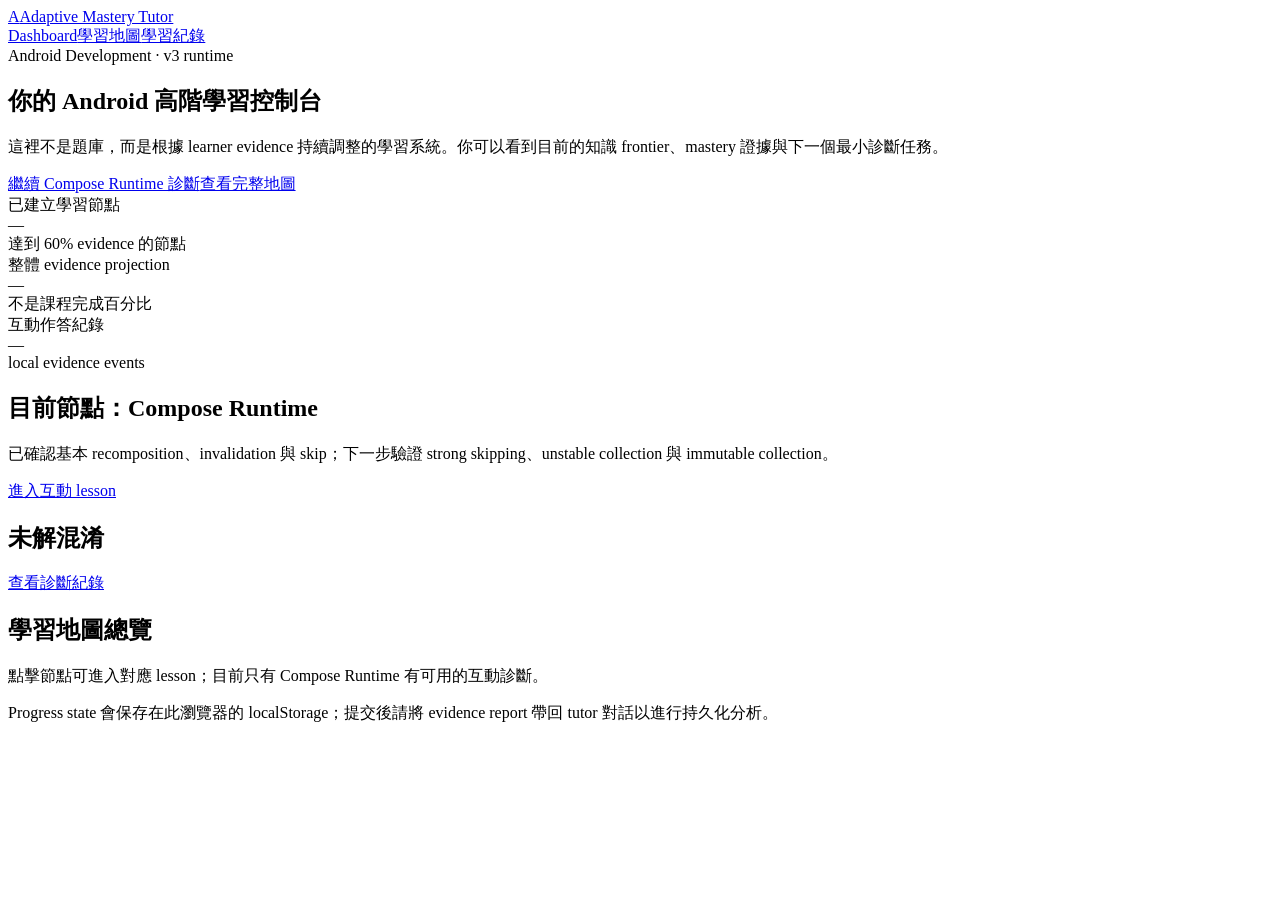
==== adaptive-mastery-tutor/index.html @ 90ccf2ce "Add adaptive mastery tutor index.html" ====
<!doctype html>
<html lang="zh-Hant">
<head>
  <meta charset="utf-8"><meta name="viewport" content="width=device-width, initial-scale=1">
  <title>Adaptive Mastery Tutor · Android</title>
  <link rel="stylesheet" href="styles.css">
</head>
<body data-page="dashboard">
<main class="shell">
  <header class="topbar">
    <a class="brand" href="index.html"><span class="brand-mark">A</span><span>Adaptive Mastery Tutor</span></a>
    <nav class="nav"><a data-nav="dashboard" href="index.html">Dashboard</a><a data-nav="map" href="map.html">學習地圖</a><a data-nav="history" href="history.html">學習紀錄</a></nav>
  </header>
  <section class="hero">
    <div class="eyebrow">Android Development · v3 runtime</div>
    <h1>你的 Android 高階學習控制台</h1>
    <p class="lead">這裡不是題庫，而是根據 learner evidence 持續調整的學習系統。你可以看到目前的知識 frontier、mastery 證據與下一個最小診斷任務。</p>
    <div class="button-row"><a class="button" href="lesson-compose-runtime.html">繼續 Compose Runtime 診斷</a><a class="button secondary" href="map.html">查看完整地圖</a></div>
  </section>

  <section class="grid grid-3">
    <div class="panel stat"><div class="stat-label">已建立學習節點</div><div class="stat-value" data-map-coverage>—</div><div class="muted">達到 60% evidence 的節點</div></div>
    <div class="panel stat"><div class="stat-label">整體 evidence projection</div><div class="stat-value" data-evidence-average>—</div><div class="muted">不是課程完成百分比</div></div>
    <div class="panel stat"><div class="stat-label">互動作答紀錄</div><div class="stat-value" data-history-count>—</div><div class="muted">local evidence events</div></div>
  </section>

  <section class="grid grid-2" style="margin-top:16px">
    <div class="panel"><h2>目前節點：Compose Runtime</h2><p class="muted">已確認基本 recomposition、invalidation 與 skip；下一步驗證 strong skipping、unstable collection 與 immutable collection。</p><div data-dashboard-mastery></div><a class="button secondary" href="lesson-compose-runtime.html">進入互動 lesson</a></div>
    <div class="panel"><h2>未解混淆</h2><ul class="muted" data-unresolved></ul><div class="button-row"><a class="button secondary" href="history.html">查看診斷紀錄</a></div></div>
  </section>

  <section class="panel" style="margin-top:16px"><h2>學習地圖總覽</h2><p class="muted">點擊節點可進入對應 lesson；目前只有 Compose Runtime 有可用的互動診斷。</p><div class="map-list" data-dashboard-map></div></section>
  <footer class="footer">Progress state 會保存在此瀏覽器的 localStorage；提交後請將 evidence report 帶回 tutor 對話以進行持久化分析。</footer>
</main>
<script src="app.js"></script>
</body>
</html>
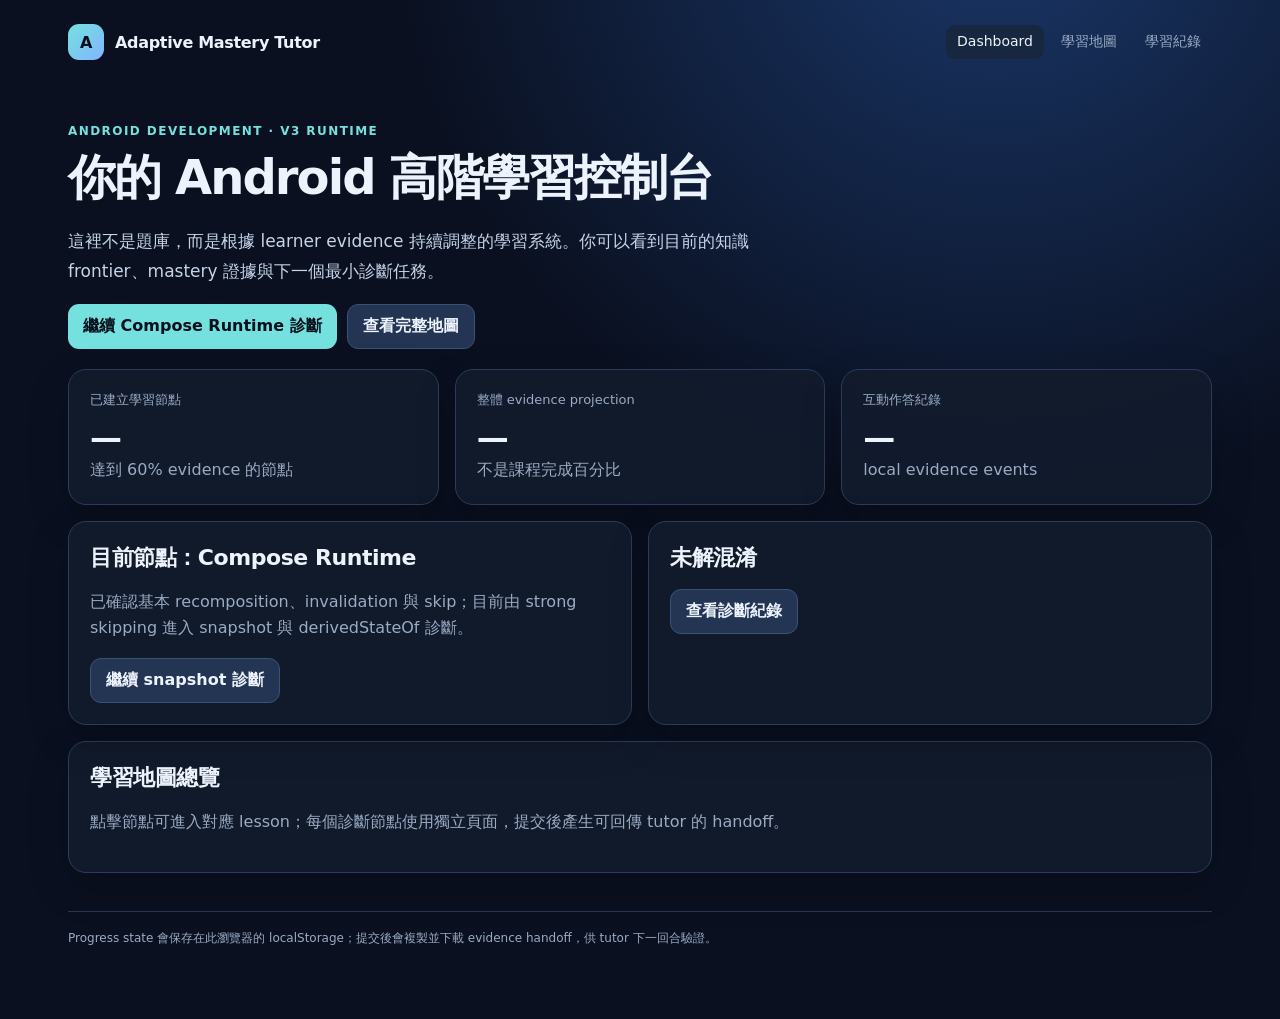
==== commit 04f48c88: "feat(adaptive-tutor): add research lesson handoff flow" ====
--- a/adaptive-mastery-tutor/index.html
+++ b/adaptive-mastery-tutor/index.html
@@ -25,12 +25,12 @@
   </section>
 
   <section class="grid grid-2" style="margin-top:16px">
-    <div class="panel"><h2>目前節點：Compose Runtime</h2><p class="muted">已確認基本 recomposition、invalidation 與 skip；下一步驗證 strong skipping、unstable collection 與 immutable collection。</p><div data-dashboard-mastery></div><a class="button secondary" href="lesson-compose-runtime.html">進入互動 lesson</a></div>
+    <div class="panel"><h2>目前節點：Compose Runtime</h2><p class="muted">已確認基本 recomposition、invalidation 與 skip；目前由 strong skipping 進入 snapshot 與 derivedStateOf 診斷。</p><div data-dashboard-mastery></div><a class="button secondary" href="lesson-compose-snapshot.html">繼續 snapshot 診斷</a></div>
     <div class="panel"><h2>未解混淆</h2><ul class="muted" data-unresolved></ul><div class="button-row"><a class="button secondary" href="history.html">查看診斷紀錄</a></div></div>
   </section>
 
-  <section class="panel" style="margin-top:16px"><h2>學習地圖總覽</h2><p class="muted">點擊節點可進入對應 lesson；目前只有 Compose Runtime 有可用的互動診斷。</p><div class="map-list" data-dashboard-map></div></section>
-  <footer class="footer">Progress state 會保存在此瀏覽器的 localStorage；提交後請將 evidence report 帶回 tutor 對話以進行持久化分析。</footer>
+  <section class="panel" style="margin-top:16px"><h2>學習地圖總覽</h2><p class="muted">點擊節點可進入對應 lesson；每個診斷節點使用獨立頁面，提交後產生可回傳 tutor 的 handoff。</p><div class="map-list" data-dashboard-map></div></section>
+  <footer class="footer">Progress state 會保存在此瀏覽器的 localStorage；提交後會複製並下載 evidence handoff，供 tutor 下一回合驗證。</footer>
 </main>
 <script src="app.js"></script>
 </body>
--- a/adaptive-mastery-tutor/styles.css
+++ b/adaptive-mastery-tutor/styles.css
@@ -0,0 +1,105 @@
+:root {
+  color-scheme: dark;
+  --bg: #0a1020;
+  --panel: #121b2d;
+  --panel-strong: #182740;
+  --panel-soft: #0e1728;
+  --border: #2b3c5a;
+  --text: #edf3fc;
+  --muted: #9aabc4;
+  --blue: #83b5ff;
+  --cyan: #74e1df;
+  --green: #5fd194;
+  --yellow: #ffd477;
+  --red: #ff8e9a;
+  --purple: #c7a2ff;
+  font-family: Inter, ui-sans-serif, system-ui, -apple-system, BlinkMacSystemFont, "Segoe UI", sans-serif;
+}
+
+* { box-sizing: border-box; }
+body {
+  margin: 0;
+  color: var(--text);
+  background: radial-gradient(circle at 78% -10%, #1a3769 0, var(--bg) 38rem);
+}
+a { color: inherit; text-decoration: none; }
+button { font: inherit; }
+.shell { max-width: 1180px; margin: 0 auto; padding: 24px 18px 72px; }
+.topbar { display: flex; align-items: center; justify-content: space-between; gap: 18px; margin-bottom: 30px; }
+.brand { display: flex; gap: 11px; align-items: center; font-weight: 800; letter-spacing: -.02em; }
+.brand-mark { display: grid; place-items: center; width: 36px; height: 36px; border-radius: 11px; color: #07101d; background: linear-gradient(135deg, var(--cyan), var(--blue)); }
+.nav { display: flex; flex-wrap: wrap; gap: 6px; }
+.nav a { padding: 8px 11px; border-radius: 9px; color: var(--muted); font-size: 14px; }
+.nav a:hover, .nav a.active { color: var(--text); background: var(--panel-strong); }
+.eyebrow { color: var(--cyan); text-transform: uppercase; letter-spacing: .12em; font-size: 12px; font-weight: 800; }
+h1 { margin: 8px 0 12px; font-size: clamp(30px, 5vw, 48px); letter-spacing: -.04em; }
+h2 { margin: 0 0 13px; font-size: 22px; letter-spacing: -.02em; }
+h3 { margin: 0 0 8px; font-size: 16px; }
+.lead { max-width: 760px; color: #c7d4e8; line-height: 1.75; font-size: 17px; }
+.muted { color: var(--muted); line-height: 1.65; }
+.grid { display: grid; gap: 16px; }
+.grid-2 { grid-template-columns: repeat(2, minmax(0, 1fr)); }
+.grid-3 { grid-template-columns: repeat(3, minmax(0, 1fr)); }
+.panel { background: rgba(18, 27, 45, .93); border: 1px solid var(--border); border-radius: 18px; padding: 21px; box-shadow: 0 14px 42px rgba(0, 0, 0, .2); }
+.hero { padding: 34px 0 20px; }
+.stat { min-height: 126px; }
+.stat-value { margin-top: 10px; font-size: 32px; font-weight: 800; letter-spacing: -.04em; }
+.stat-label { color: var(--muted); font-size: 13px; }
+.bar { height: 8px; overflow: hidden; border-radius: 99px; background: #26344b; }
+.bar > span { display: block; height: 100%; border-radius: inherit; background: linear-gradient(90deg, var(--cyan), var(--blue)); }
+.bar.red > span { background: linear-gradient(90deg, var(--red), var(--yellow)); }
+.bar.green > span { background: linear-gradient(90deg, var(--green), var(--cyan)); }
+.mastery-row { display: grid; grid-template-columns: 120px 1fr 38px; gap: 10px; align-items: center; margin: 10px 0; font-size: 13px; }
+.mastery-row strong { text-align: right; color: #dbe8fb; }
+.button { display: inline-flex; align-items: center; justify-content: center; gap: 8px; border: 0; border-radius: 11px; padding: 11px 15px; cursor: pointer; color: #07101d; background: var(--cyan); font-weight: 800; }
+.button.secondary { color: var(--text); background: #233552; border: 1px solid #3a5278; }
+.button.green { background: var(--green); }
+.button:disabled { cursor: not-allowed; opacity: .4; }
+.button-row { display: flex; flex-wrap: wrap; gap: 10px; margin-top: 16px; }
+.tag { display: inline-flex; align-items: center; padding: 5px 9px; border-radius: 99px; font-size: 12px; color: #bbd5ff; background: #1d3155; border: 1px solid #345887; }
+.status { display: inline-flex; align-items: center; gap: 7px; padding: 5px 9px; border-radius: 99px; font-size: 12px; }
+.status.ready { color: #a7e5bd; background: #143927; }
+.status.progress { color: #b9d7ff; background: #1a3153; }
+.status.locked { color: #c0cad9; background: #283246; }
+.status.warn { color: #ffcf9a; background: #49341d; }
+.map-list { display: grid; gap: 10px; margin-top: 16px; }
+.node { display: grid; grid-template-columns: 42px 1fr auto; align-items: center; gap: 14px; padding: 14px; background: var(--panel-soft); border: 1px solid #253753; border-radius: 13px; }
+.node:hover { border-color: var(--blue); background: #14223a; }
+.node-index { display: grid; place-items: center; width: 34px; height: 34px; border-radius: 10px; color: #07101d; background: linear-gradient(135deg, var(--cyan), var(--blue)); font-weight: 900; }
+.node-title { font-weight: 800; }
+.node-detail { margin-top: 4px; color: var(--muted); font-size: 13px; line-height: 1.5; }
+.node-score { min-width: 90px; text-align: right; color: #c8d8ee; font-size: 13px; }
+.node-score .bar { margin-top: 7px; }
+.timeline { display: grid; gap: 12px; }
+.timeline-item { padding-left: 16px; border-left: 2px solid #335377; }
+.timeline-time { color: var(--cyan); font-size: 12px; }
+.timeline-title { margin-top: 4px; font-weight: 800; }
+.code { padding: 18px; overflow-x: auto; border-radius: 13px; background: #080d18; border: 1px solid #263957; line-height: 1.75; }
+.code code { color: #d7e3f4; font-family: "SFMono-Regular", Consolas, monospace; font-size: 14px; }
+.kw { color: var(--purple); } .type { color: var(--cyan); } .fn { color: var(--blue); }
+.str { color: var(--yellow); } .comment { color: #71819c; } .prop { color: #ffb6d2; }
+.option-list { display: grid; gap: 10px; margin: 16px 0; }
+.option { width: 100%; text-align: left; border: 1px solid #344a6d; background: #17243a; color: var(--text); border-radius: 13px; padding: 14px 16px; cursor: pointer; line-height: 1.55; }
+.option:hover, .option.selected { border-color: var(--cyan); background: #153b4c; }
+.option:disabled { cursor: default; }
+.feedback { display: none; margin-top: 15px; padding: 15px; border-radius: 13px; line-height: 1.7; }
+.feedback.show { display: block; }
+.feedback.correct { border: 1px solid #398c64; background: rgba(38, 112, 75, .25); }
+.feedback.wrong { border: 1px solid #a95565; background: rgba(131, 48, 60, .25); }
+.review { display: grid; gap: 9px; margin-top: 14px; }
+.review-item { padding: 12px 14px; border-radius: 11px; border: 1px solid #30415d; background: #101a2d; line-height: 1.6; }
+.review-item.correct-answer { border-color: #398c64; } .review-item.selected-wrong { border-color: #a95565; }
+.review-label { font-weight: 800; } .review-explanation { margin-top: 4px; color: #c7d2e4; }
+.table-wrap { overflow-x: auto; }
+table { width: 100%; border-collapse: collapse; font-size: 14px; }
+th, td { padding: 12px 10px; border-bottom: 1px solid #263752; text-align: left; vertical-align: top; }
+th { color: var(--muted); font-size: 12px; font-weight: 700; text-transform: uppercase; letter-spacing: .06em; }
+.empty { padding: 30px 12px; text-align: center; color: var(--muted); }
+.report { white-space: pre-wrap; max-height: 420px; overflow: auto; padding: 15px; color: #b9d2f3; background: #080d18; border: 1px solid #263957; border-radius: 12px; font: 12px/1.6 "SFMono-Regular", Consolas, monospace; }
+.footer { margin-top: 38px; padding-top: 18px; border-top: 1px solid #263752; color: var(--muted); font-size: 12px; }
+@media (max-width: 760px) {
+  .topbar { align-items: flex-start; flex-direction: column; }
+  .grid-2, .grid-3 { grid-template-columns: 1fr; }
+  .node { grid-template-columns: 38px 1fr; } .node-score { grid-column: 2; min-width: 0; text-align: left; }
+  .mastery-row { grid-template-columns: 100px 1fr 30px; }
+}
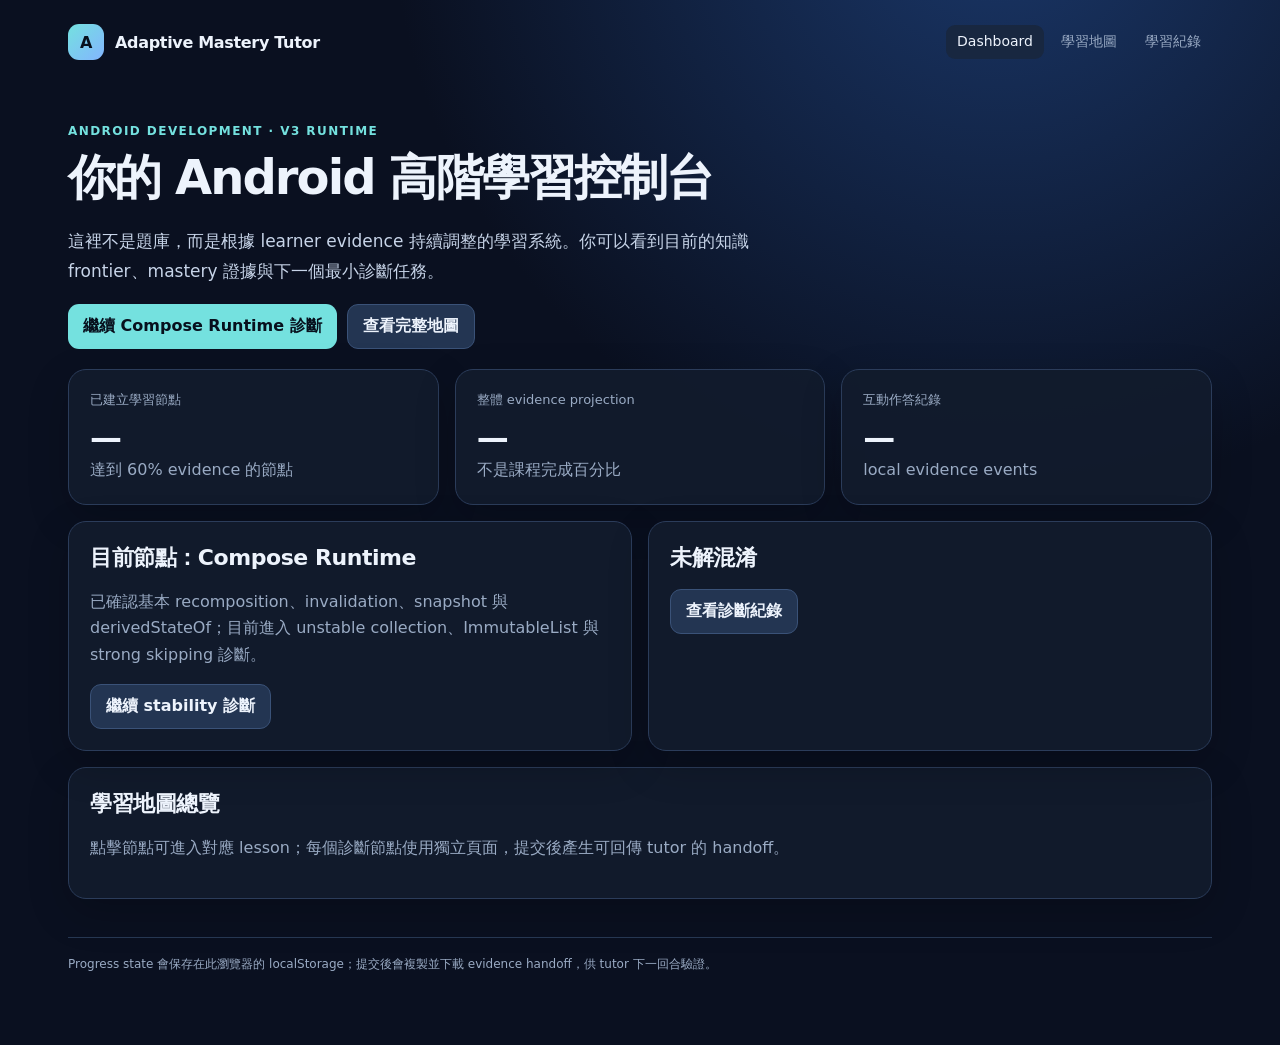
==== commit e9f50667: "feat(adaptive-tutor): add collection stability diagnostic" ====
--- a/adaptive-mastery-tutor/index.html
+++ b/adaptive-mastery-tutor/index.html
@@ -25,7 +25,7 @@
   </section>
 
   <section class="grid grid-2" style="margin-top:16px">
-    <div class="panel"><h2>目前節點：Compose Runtime</h2><p class="muted">已確認基本 recomposition、invalidation 與 skip；目前由 strong skipping 進入 snapshot 與 derivedStateOf 診斷。</p><div data-dashboard-mastery></div><a class="button secondary" href="lesson-compose-snapshot.html">繼續 snapshot 診斷</a></div>
+    <div class="panel"><h2>目前節點：Compose Runtime</h2><p class="muted">已確認基本 recomposition、invalidation、snapshot 與 derivedStateOf；目前進入 unstable collection、ImmutableList 與 strong skipping 診斷。</p><div data-dashboard-mastery></div><a class="button secondary" href="lesson-compose-stability.html">繼續 stability 診斷</a></div>
     <div class="panel"><h2>未解混淆</h2><ul class="muted" data-unresolved></ul><div class="button-row"><a class="button secondary" href="history.html">查看診斷紀錄</a></div></div>
   </section>
 
